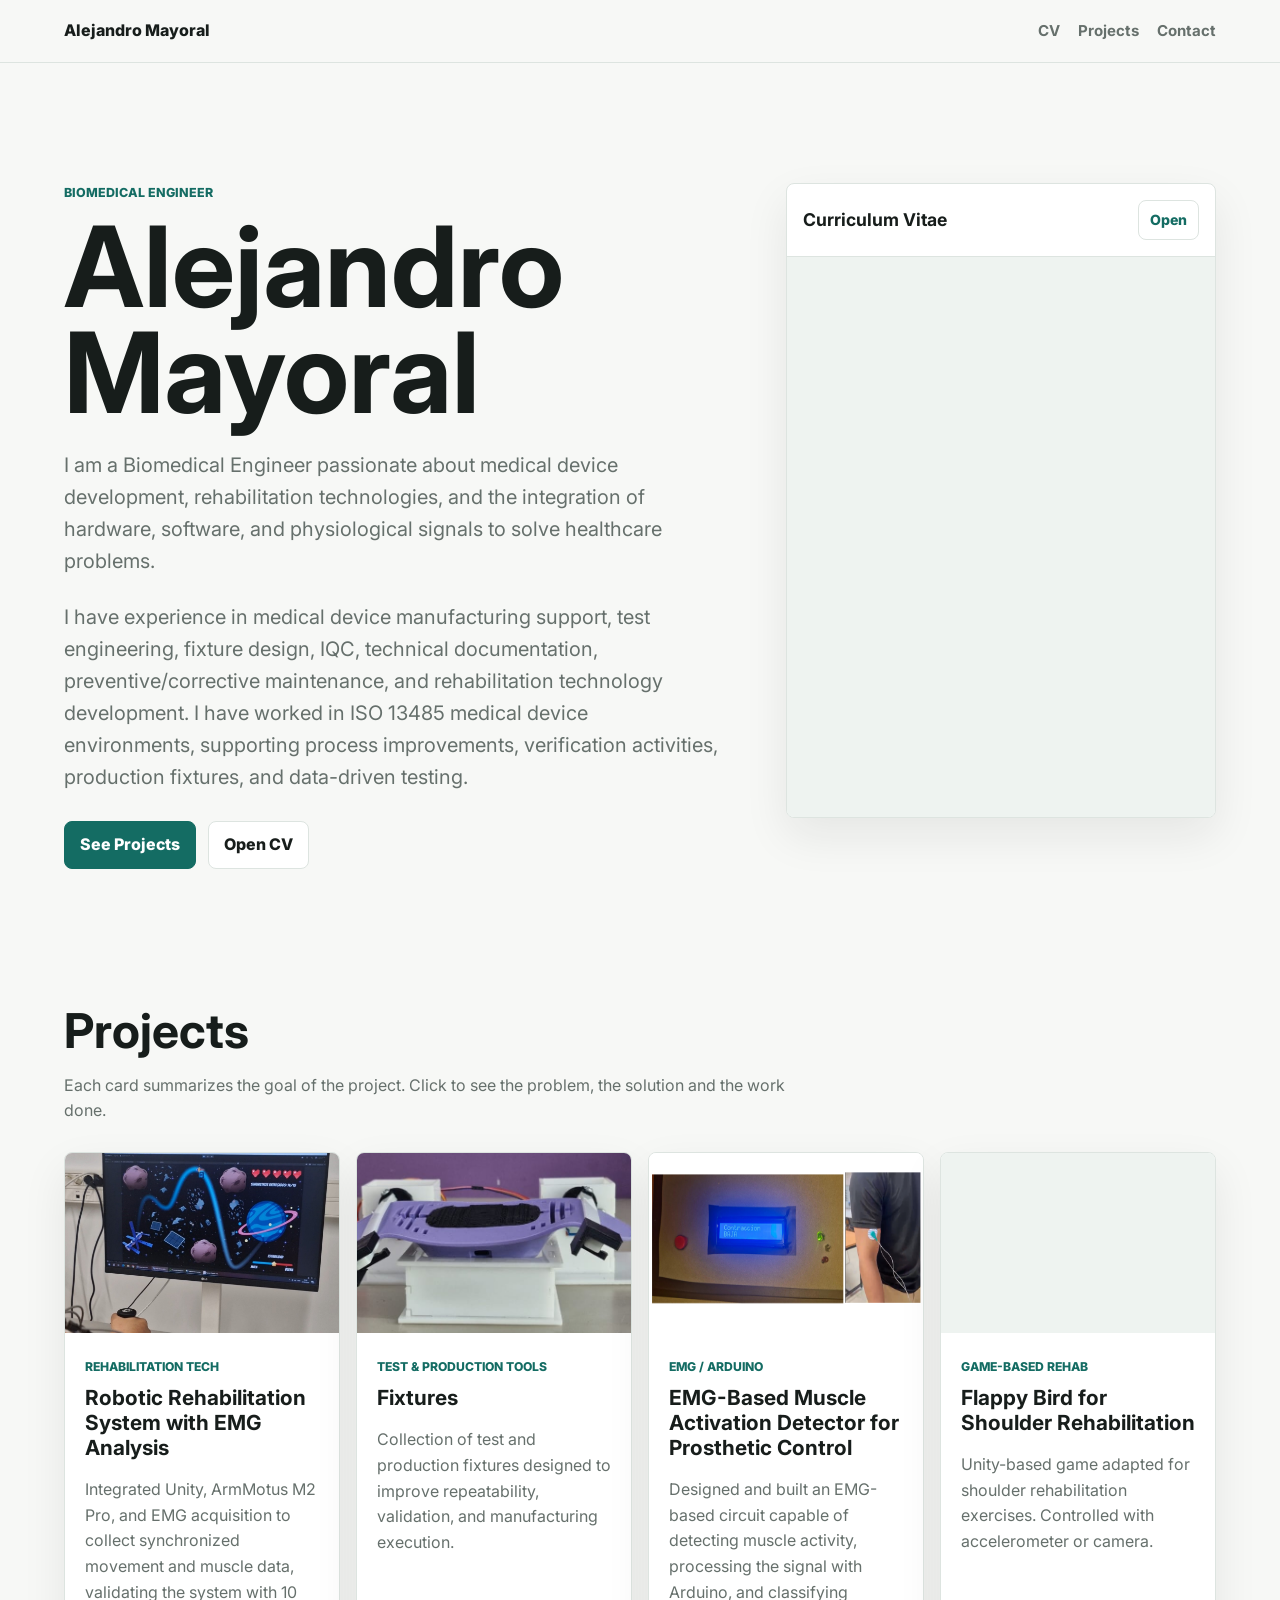
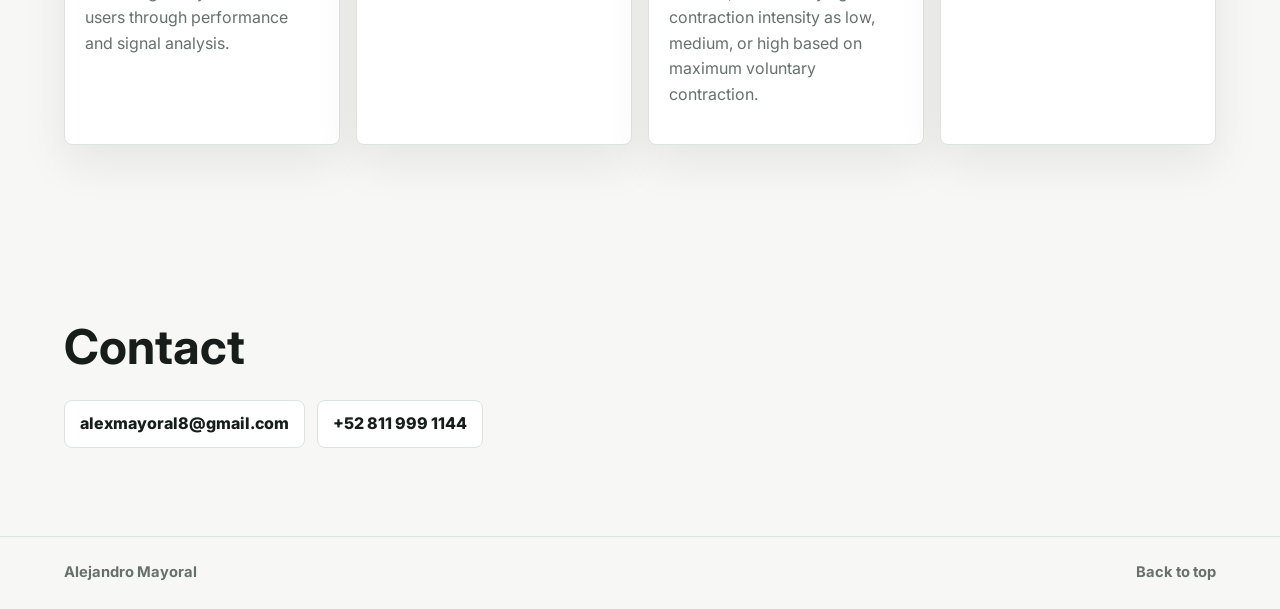
==== index.html @ 783abbab "Update homepage professional summary" ====
<!doctype html>
<html lang="en">
  <head>
    <meta charset="UTF-8" />
    <meta name="viewport" content="width=device-width, initial-scale=1.0" />
    <title>Alejandro Mayoral | Biomedical Engineering Portfolio</title>
    <meta
      name="description"
      content="Portfolio of Alejandro Mayoral, Biomedical Engineer focused on test engineering, fixture design, IQC, manufacturing quality, and medical device development."
    />
    <link rel="preconnect" href="https://fonts.googleapis.com" />
    <link rel="preconnect" href="https://fonts.gstatic.com" crossorigin />
    <link
      href="https://fonts.googleapis.com/css2?family=Inter:wght@400;500;600;700;800&display=swap"
      rel="stylesheet"
    />
    <link rel="stylesheet" href="styles.css" />
  </head>
  <body>
    <header class="topbar">
      <a class="name-link" href="#inicio">Alejandro Mayoral</a>
      <nav aria-label="Main navigation">
        <a href="#inicio">CV</a>
        <a href="#proyectos">Projects</a>
        <a href="#contacto">Contact</a>
      </nav>
    </header>

    <main id="inicio">
      <section class="hero">
        <div class="hero-copy">
          <p class="kicker">Biomedical Engineer</p>
          <h1>Alejandro Mayoral</h1>
          <p class="intro">
            I am a Biomedical Engineer passionate about medical device development, rehabilitation technologies, and the integration of hardware, software, and physiological signals to solve healthcare problems.
          </p>
          <p class="intro">
            I have experience in medical device manufacturing support, test engineering, fixture design, IQC, technical documentation, preventive/corrective maintenance, and rehabilitation technology development. I have worked in ISO 13485 medical device environments, supporting process improvements, verification activities, production fixtures, and data-driven testing.
          </p>
          <div class="hero-actions">
            <a class="button button-primary" href="#proyectos">See Projects</a>
            <a class="button" href="assets/CV-Alejandro-Mayoral.pdf" target="_blank" rel="noreferrer">
              Open CV
            </a>
          </div>
        </div>

        <aside class="hero-cv" aria-labelledby="hero-cv-title">
          <div class="hero-cv-header">
            <div>
              <h2 id="hero-cv-title">Curriculum Vitae</h2>
            </div>
            <a href="assets/CV-Alejandro-Mayoral.pdf" target="_blank" rel="noreferrer">Open</a>
          </div>
          <iframe
            title="CV Alejandro Mayoral"
            src="assets/CV-Alejandro-Mayoral.pdf"
          ></iframe>
        </aside>
      </section>

      <section class="section" id="proyectos" aria-labelledby="projects-title">
        <div class="section-heading">
          <h2 id="projects-title">Projects</h2>
          <p>
            Each card summarizes the goal of the project. Click to see the problem, the
            solution and the work done.
          </p>
        </div>

        <div class="project-grid">
          <a class="project-card" href="rehabilitacion.html">
            <img
              src="assets/ArmMotus/fotoArmMotus.jpeg"
              alt="Arm Motus M2 Pro rehabilitation setup"
            />
            <div>
              <span>Rehabilitation Tech</span>
              <h3>Robotic Rehabilitation System with EMG Analysis</h3>
              <p>Integrated Unity, ArmMotus M2 Pro, and EMG acquisition to collect synchronized movement and muscle data, validating the system with 10 users through performance and signal analysis.</p>
            </div>
          </a>          
          
          <a class="project-card" href="fixtures.html">
            <img
              src="assets/fixtures/fatigue-fixture-front.png"
              alt="Fatigue fixture with device mounted"
            />
            <div>
              <span>Test & Production Tools</span>
              <h3>Fixtures</h3>
              <p>Collection of test and production fixtures designed to improve repeatability, validation, and manufacturing execution.</p>
            </div>
          </a>


          <a class="project-card" href="emg-arduino.html">
            <img
              class="contain-card-media"
              src="assets/EMGcircuit/tarjeta2.png"
              alt="EMG circuit connected to Arduino for muscle activation detection"
            />
            <div>
              <span>EMG / Arduino</span>
              <h3>EMG-Based Muscle Activation Detector for Prosthetic Control</h3>
              <p>Designed and built an EMG-based circuit capable of detecting muscle activity, processing the signal with Arduino, and classifying contraction intensity as low, medium, or high based on maximum voluntary contraction.</p>
            </div>
          </a>

          <a class="project-card" href="flappy-bird.html">
            <video
              class="card-video"
              src="assets/FlappyRehab/flappyRehabCamara.mp4"
              autoplay
              muted
              loop
              playsinline
              aria-label="Preview of the Flappy Bird game controlled with camera tracking"
            ></video>
            <div>
              <span>Game-Based Rehab</span>
              <h3>Flappy Bird for Shoulder Rehabilitation</h3>
              <p>Unity-based game adapted for shoulder rehabilitation exercises. Controlled with accelerometer or camera.</p>
            </div>
          </a>
        </div>
      </section>

      <section class="section contact-section" id="contacto">
        <h2>Contact</h2>
        <div class="contact-links">
          <a href="mailto:alexmayoral8@gmail.com">alexmayoral8@gmail.com</a>
          <a href="tel:+528119991144">+52 811 999 1144</a>
        </div>
      </section>
    </main>

    <footer class="footer">
      <span>Alejandro Mayoral</span>
      <a href="#inicio">Back to top</a>
    </footer>

    <script src="script.js"></script>
  </body>
</html>
---- styles.css ----
:root {
  --bg: #f7f8f6;
  --surface: #ffffff;
  --ink: #171d1b;
  --muted: #66706c;
  --line: #dde4e0;
  --accent: #146c63;
  --accent-dark: #0f514b;
  --soft: #eef3f0;
  --shadow: 0 18px 45px rgba(23, 29, 27, 0.08);
}

* {
  box-sizing: border-box;
}

html {
  scroll-behavior: smooth;
}

body {
  margin: 0;
  color: var(--ink);
  background: var(--bg);
  font-family: "Inter", Arial, sans-serif;
  line-height: 1.6;
}

img,
iframe,
video {
  max-width: 100%;
}

a {
  color: inherit;
  text-decoration: none;
}

.topbar {
  position: sticky;
  top: 0;
  z-index: 10;
  display: flex;
  align-items: center;
  justify-content: space-between;
  gap: 20px;
  padding: 18px clamp(20px, 5vw, 72px);
  border-bottom: 1px solid var(--line);
  background: rgba(247, 248, 246, 0.92);
  backdrop-filter: blur(14px);
}

.name-link {
  font-size: 1rem;
  font-weight: 800;
}

nav {
  display: flex;
  gap: 18px;
  color: var(--muted);
  font-size: 0.94rem;
  font-weight: 700;
}

nav a:hover,
.footer a:hover {
  color: var(--accent);
}

.hero {
  display: grid;
  grid-template-columns: minmax(0, 1fr) minmax(320px, 430px);
  gap: clamp(28px, 5vw, 64px);
  align-items: start;
  max-width: 1360px;
  padding: clamp(64px, 10vw, 120px) clamp(20px, 5vw, 72px) 48px;
}

.hero-copy {
  max-width: 840px;
}

.kicker {
  margin: 0 0 10px;
  color: var(--accent);
  font-size: 0.78rem;
  font-weight: 800;
  letter-spacing: 0;
  text-transform: uppercase;
}

h1,
h2,
h3,
h4,
p {
  overflow-wrap: anywhere;
}

h1 {
  margin: 0;
  font-size: clamp(3rem, 9vw, 7rem);
  line-height: 0.95;
  letter-spacing: 0;
}

h2 {
  margin: 0;
  font-size: clamp(1.8rem, 4vw, 3rem);
  line-height: 1.08;
  letter-spacing: 0;
}

h3 {
  margin: 0 0 10px;
  font-size: 1.3rem;
  line-height: 1.2;
}

h4 {
  margin: 0 0 8px;
  font-size: 1rem;
}

.intro {
  max-width: 760px;
  margin: 24px 0 0;
  color: var(--muted);
  font-size: clamp(1.08rem, 2vw, 1.25rem);
}

.hero-actions,
.contact-links {
  display: flex;
  flex-wrap: wrap;
  gap: 12px;
  margin-top: 28px;
}

.button,
.contact-links a,
.contact-links span {
  display: inline-flex;
  min-height: 44px;
  align-items: center;
  justify-content: center;
  border: 1px solid var(--line);
  border-radius: 8px;
  background: var(--surface);
  padding: 10px 15px;
  font-weight: 800;
}

.button-primary {
  border-color: var(--accent);
  color: white;
  background: var(--accent);
}

.focus-list {
  display: flex;
  flex-wrap: wrap;
  gap: 10px;
  margin: 34px 0 0;
  padding: 0;
  list-style: none;
}

.focus-list li {
  border: 1px solid var(--line);
  border-radius: 8px;
  background: var(--surface);
  padding: 9px 11px;
  color: var(--muted);
  font-size: 0.92rem;
  font-weight: 700;
}

.section {
  padding: clamp(48px, 7vw, 88px) clamp(20px, 5vw, 72px);
}

.section-heading {
  max-width: 760px;
  margin-bottom: 28px;
}

.section-heading p,
.project-card p,
.project-detail p,
.contact-section p {
  color: var(--muted);
}

.cv-section {
  background: var(--surface);
}

.cv-viewer {
  overflow: hidden;
  border: 1px solid var(--line);
  border-radius: 8px;
  background: var(--soft);
  box-shadow: var(--shadow);
}

.cv-viewer iframe {
  display: block;
  width: 100%;
  height: min(78vh, 820px);
  border: 0;
}

.cv-download {
  margin-top: 14px;
}

.hero-cv {
  overflow: hidden;
  border: 1px solid var(--line);
  border-radius: 8px;
  background: var(--surface);
  box-shadow: var(--shadow);
}

.hero-cv-header {
  display: flex;
  align-items: center;
  justify-content: space-between;
  gap: 16px;
  padding: 16px;
  border-bottom: 1px solid var(--line);
}

.hero-cv-header h2 {
  font-size: 1.1rem;
}

.hero-cv-header .kicker {
  margin-bottom: 4px;
}

.hero-cv-header a {
  display: inline-flex;
  min-height: 36px;
  align-items: center;
  justify-content: center;
  border: 1px solid var(--line);
  border-radius: 8px;
  padding: 8px 11px;
  color: var(--accent);
  font-size: 0.88rem;
  font-weight: 800;
}

.hero-cv iframe {
  display: block;
  width: 100%;
  height: 560px;
  border: 0;
  background: var(--soft);
}

.project-grid {
  display: grid;
  grid-template-columns: repeat(4, minmax(0, 1fr));
  gap: 16px;
}

.project-card {
  display: grid;
  grid-template-rows: 180px 1fr;
  min-height: 360px;
  overflow: hidden;
  border: 1px solid var(--line);
  border-radius: 8px;
  background: var(--surface);
  box-shadow: var(--shadow);
  transition:
    transform 180ms ease,
    border-color 180ms ease,
    box-shadow 180ms ease;
}

.project-card:hover {
  border-color: rgba(20, 108, 99, 0.45);
  box-shadow: 0 22px 54px rgba(23, 29, 27, 0.12);
  transform: translateY(-3px);
}

.project-card img,
.project-card video,
.card-visual {
  width: 100%;
  height: 180px;
  object-fit: cover;
  background: var(--soft);
}

.card-video {
  display: block;
}

.project-card img.contain-card-media {
  display: block;
  object-fit: fill;
  padding: 0;
}

.project-card > div:last-child {
  padding: 20px;
}

.project-card span,
.detail-tag {
  display: inline-flex;
  margin-bottom: 10px;
  color: var(--accent);
  font-size: 0.76rem;
  font-weight: 800;
  text-transform: uppercase;
}

.rehab-visual {
  background:
    radial-gradient(circle at 72% 34%, #d8694d 0 12%, transparent 13%),
    linear-gradient(135deg, #dfeee9, #f7f4ec);
}

.emg-visual {
  background:
    linear-gradient(90deg, transparent 0 8%, #146c63 8% 10%, transparent 10% 20%, #d8694d 20% 23%, transparent 23%),
    #f4eee8;
}

.game-visual {
  background:
    radial-gradient(circle at 30% 48%, #d49a2a 0 10%, transparent 11%),
    linear-gradient(#c6e8f3 0 68%, #87bf7a 68%);
}

.details-section {
  background: var(--surface);
}

.fixtures-overview {
  padding-top: 24px;
}

.fixture-type-grid {
  display: grid;
  grid-template-columns: repeat(2, minmax(0, 1fr));
  gap: 16px;
}

.fixture-type-card,
.empty-state {
  border: 1px solid var(--line);
  border-radius: 8px;
  background: var(--surface);
  box-shadow: var(--shadow);
  padding: clamp(20px, 3vw, 28px);
}

.fixture-type-card p,
.empty-state p {
  color: var(--muted);
}

.fixture-project-grid {
  grid-template-columns: repeat(2, minmax(260px, 420px));
}

.project-page-hero {
  max-width: 1040px;
  padding: clamp(52px, 8vw, 92px) clamp(20px, 5vw, 72px) 26px;
}

.project-page-hero h1 {
  max-width: 980px;
  font-size: clamp(2.3rem, 6vw, 5.2rem);
}

.back-link {
  display: inline-flex;
  margin-bottom: 24px;
  color: var(--muted);
  font-size: 0.95rem;
  font-weight: 800;
}

.back-link:hover {
  color: var(--accent);
}

.project-page-grid {
  padding-top: 20px;
}

.project-detail {
  display: grid;
  grid-template-columns: minmax(0, 1fr) minmax(280px, 0.9fr);
  gap: 28px;
  scroll-margin-top: 92px;
  margin-top: 18px;
  padding: clamp(22px, 4vw, 34px);
  border: 1px solid var(--line);
  border-radius: 8px;
  background: #fbfcfb;
}

.project-detail + .project-detail {
  margin-top: 22px;
}

.project-detail.no-gallery {
  grid-template-columns: 1fr;
}

.detail-copy h2 {
  margin-top: 0;
  margin-bottom: 14px;
  font-size: clamp(1.55rem, 3vw, 2.2rem);
}

.detail-copy h2:not(:first-child) {
  margin-top: 28px;
}

.two-col {
  display: grid;
  grid-template-columns: repeat(2, minmax(0, 1fr));
  gap: 16px;
  margin-top: 18px;
}

.two-col > div {
  padding: 16px;
  border: 1px solid var(--line);
  border-radius: 8px;
  background: var(--surface);
}

.two-col p {
  margin: 0;
}

.result-list {
  margin: 20px 0 0;
  padding-left: 20px;
}

.result-list li {
  margin: 8px 0;
}

.skill-list {
  display: flex;
  flex-wrap: wrap;
  gap: 10px;
  margin: 20px 0 0;
  padding: 0;
  list-style: none;
}

.skill-list li {
  border: 1px solid var(--line);
  border-radius: 8px;
  background: var(--surface);
  padding: 9px 11px;
  color: var(--muted);
  font-size: 0.92rem;
  font-weight: 800;
}

.inline-figure {
  margin: 24px 0 0;
}

.inline-figure img {
  display: block;
  width: 100%;
  border: 1px solid var(--line);
  border-radius: 8px;
  background: var(--surface);
  box-shadow: var(--shadow);
}

.inline-figure figcaption {
  margin-top: 10px;
  color: var(--muted);
  font-size: 0.92rem;
  font-weight: 800;
}

.project-link {
  margin-top: 22px;
}

.detail-gallery {
  display: grid;
  grid-template-columns: repeat(2, minmax(0, 1fr));
  gap: 10px;
}

.detail-gallery img {
  width: 100%;
  height: 100%;
  min-height: 180px;
  border-radius: 8px;
  object-fit: cover;
  background: var(--soft);
}

.detail-gallery img:first-child {
  grid-column: 1 / -1;
  min-height: 260px;
}

.figure-gallery {
  display: grid;
  gap: 18px;
}

.figure-gallery figure {
  margin: 0;
}

.figure-gallery img {
  display: block;
  width: 100%;
  height: auto;
  border: 1px solid var(--line);
  border-radius: 8px;
  background: var(--soft);
  box-shadow: var(--shadow);
}

.figure-gallery figcaption {
  margin-top: 10px;
  color: var(--muted);
  font-size: 0.92rem;
  font-weight: 700;
}

.figure-gallery figcaption strong {
  display: block;
  color: var(--ink);
  font-size: 0.94rem;
}

.alignment-gallery {
  max-width: 460px;
  justify-self: center;
}

.tyvek-gallery {
  grid-template-columns: 1fr;
}

.tyvek-gallery img,
.tyvek-gallery img:first-child {
  grid-column: auto;
  width: 100%;
  height: auto;
  min-height: 0;
  border: 1px solid var(--line);
  object-fit: contain;
  box-shadow: var(--shadow);
}

.detail-media {
  align-self: start;
}

.detail-media video {
  display: block;
  width: 100%;
  border: 1px solid var(--line);
  border-radius: 8px;
  background: #000000;
  box-shadow: var(--shadow);
}

.detail-media p {
  margin: 12px 0 0;
  color: var(--muted);
  font-size: 0.95rem;
  font-weight: 700;
}

.compact-video {
  max-width: 320px;
  justify-self: center;
}

.video-stack {
  display: grid;
  gap: 18px;
  max-width: 360px;
  justify-self: center;
}

.video-stack figure {
  margin: 0;
}

.video-stack figcaption {
  margin-top: 10px;
  color: var(--muted);
  font-size: 0.92rem;
  font-weight: 800;
}

.contact-section {
  background: var(--bg);
}

.footer {
  display: flex;
  justify-content: space-between;
  gap: 20px;
  padding: 24px clamp(20px, 5vw, 72px);
  border-top: 1px solid var(--line);
  color: var(--muted);
  font-size: 0.92rem;
  font-weight: 700;
}

@media (max-width: 1100px) {
  .project-grid {
    grid-template-columns: repeat(2, minmax(0, 1fr));
  }
}

@media (max-width: 820px) {
  .topbar,
  nav,
  .footer {
    align-items: flex-start;
    flex-direction: column;
  }

  .project-grid,
  .hero,
  .fixture-type-grid,
  .project-detail,
  .two-col {
    grid-template-columns: 1fr;
  }

  .hero-cv {
    max-width: 560px;
  }

  .cv-viewer iframe {
    height: 620px;
  }
}

@media (max-width: 560px) {
  .topbar {
    position: static;
  }

  nav,
  .hero-actions,
  .button,
  .contact-links,
  .contact-links a,
  .contact-links span {
    width: 100%;
  }

  nav {
    gap: 8px;
  }

  nav a {
    width: 100%;
    padding: 6px 0;
  }

  .project-grid {
    grid-template-columns: 1fr;
  }
}
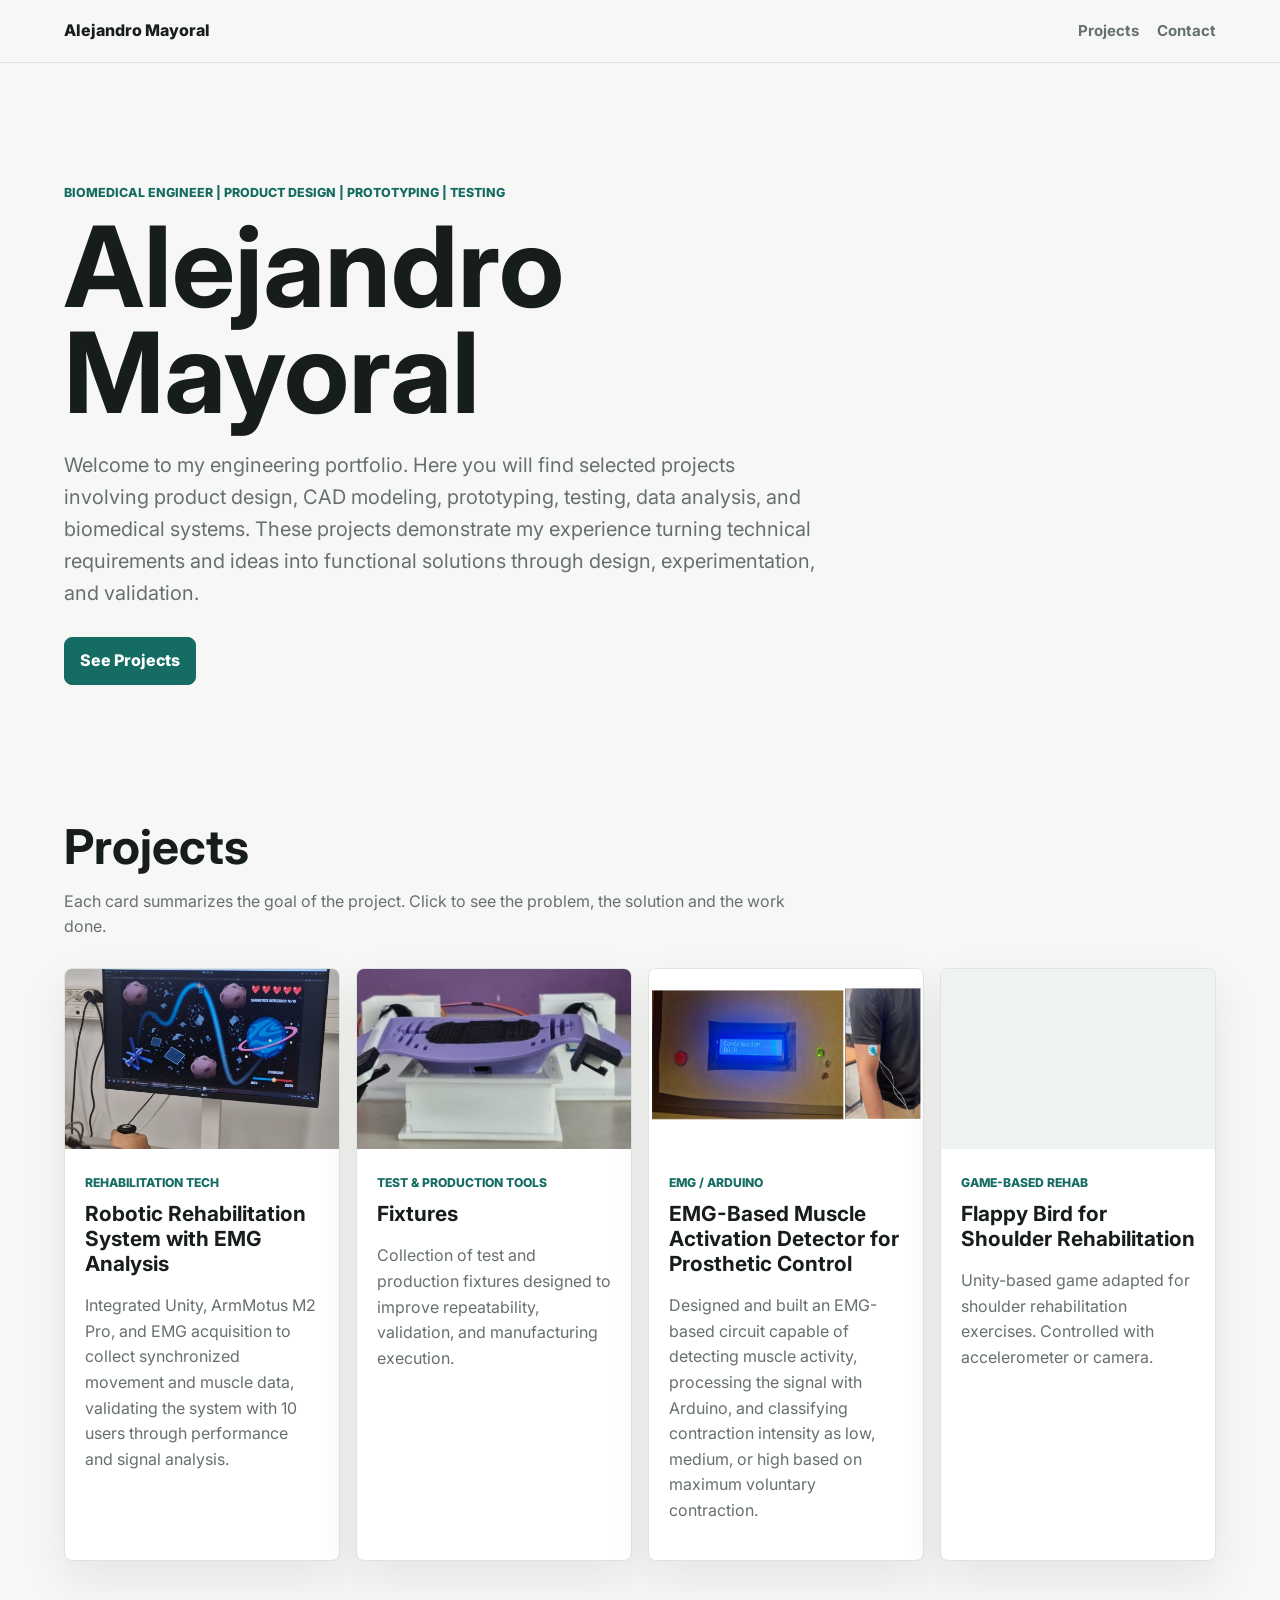
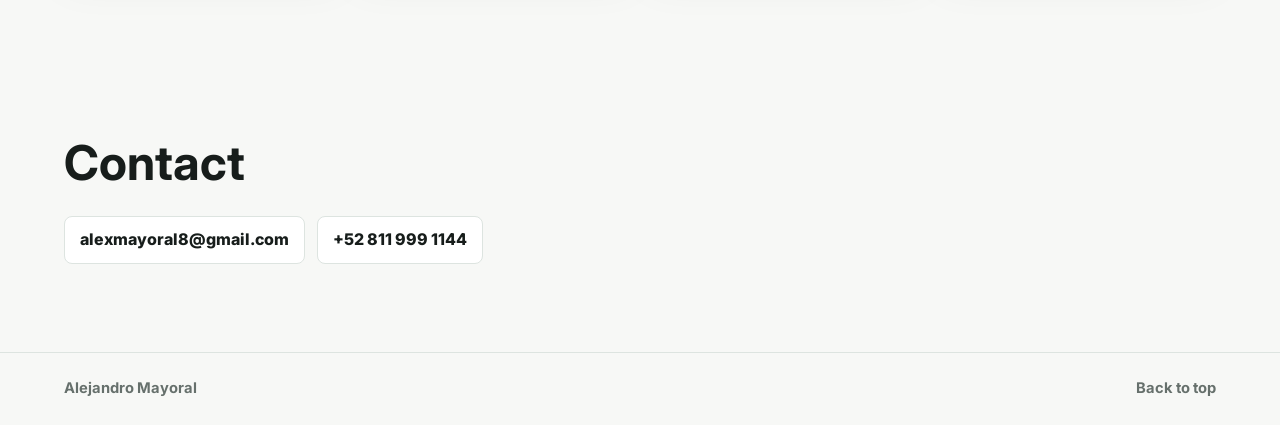
==== commit a5a03c48: "Remove CV from portfolio" ====
--- a/index.html
+++ b/index.html
@@ -20,7 +20,6 @@
     <header class="topbar">
       <a class="name-link" href="#inicio">Alejandro Mayoral</a>
       <nav aria-label="Main navigation">
-        <a href="#inicio">CV</a>
         <a href="#proyectos">Projects</a>
         <a href="#contacto">Contact</a>
       </nav>
@@ -29,34 +28,15 @@
     <main id="inicio">
       <section class="hero">
         <div class="hero-copy">
-          <p class="kicker">Biomedical Engineer</p>
+          <p class="kicker">Biomedical Engineer | Product Design | Prototyping | Testing</p>
           <h1>Alejandro Mayoral</h1>
           <p class="intro">
-            I am a Biomedical Engineer passionate about medical device development, rehabilitation technologies, and the integration of hardware, software, and physiological signals to solve healthcare problems.
-          </p>
-          <p class="intro">
-            I have experience in medical device manufacturing support, test engineering, fixture design, IQC, technical documentation, preventive/corrective maintenance, and rehabilitation technology development. I have worked in ISO 13485 medical device environments, supporting process improvements, verification activities, production fixtures, and data-driven testing.
+            Welcome to my engineering portfolio. Here you will find selected projects involving product design, CAD modeling, prototyping, testing, data analysis, and biomedical systems. These projects demonstrate my experience turning technical requirements and ideas into functional solutions through design, experimentation, and validation.
           </p>
           <div class="hero-actions">
             <a class="button button-primary" href="#proyectos">See Projects</a>
-            <a class="button" href="assets/CV-Alejandro-Mayoral.pdf" target="_blank" rel="noreferrer">
-              Open CV
-            </a>
           </div>
         </div>
-
-        <aside class="hero-cv" aria-labelledby="hero-cv-title">
-          <div class="hero-cv-header">
-            <div>
-              <h2 id="hero-cv-title">Curriculum Vitae</h2>
-            </div>
-            <a href="assets/CV-Alejandro-Mayoral.pdf" target="_blank" rel="noreferrer">Open</a>
-          </div>
-          <iframe
-            title="CV Alejandro Mayoral"
-            src="assets/CV-Alejandro-Mayoral.pdf"
-          ></iframe>
-        </aside>
       </section>
 
       <section class="section" id="proyectos" aria-labelledby="projects-title">
--- a/styles.css
+++ b/styles.css
@@ -70,11 +70,7 @@
 }
 
 .hero {
-  display: grid;
-  grid-template-columns: minmax(0, 1fr) minmax(320px, 430px);
-  gap: clamp(28px, 5vw, 64px);
-  align-items: start;
-  max-width: 1360px;
+  max-width: 1040px;
   padding: clamp(64px, 10vw, 120px) clamp(20px, 5vw, 72px) 48px;
 }
 
@@ -194,75 +190,6 @@
   color: var(--muted);
 }
 
-.cv-section {
-  background: var(--surface);
-}
-
-.cv-viewer {
-  overflow: hidden;
-  border: 1px solid var(--line);
-  border-radius: 8px;
-  background: var(--soft);
-  box-shadow: var(--shadow);
-}
-
-.cv-viewer iframe {
-  display: block;
-  width: 100%;
-  height: min(78vh, 820px);
-  border: 0;
-}
-
-.cv-download {
-  margin-top: 14px;
-}
-
-.hero-cv {
-  overflow: hidden;
-  border: 1px solid var(--line);
-  border-radius: 8px;
-  background: var(--surface);
-  box-shadow: var(--shadow);
-}
-
-.hero-cv-header {
-  display: flex;
-  align-items: center;
-  justify-content: space-between;
-  gap: 16px;
-  padding: 16px;
-  border-bottom: 1px solid var(--line);
-}
-
-.hero-cv-header h2 {
-  font-size: 1.1rem;
-}
-
-.hero-cv-header .kicker {
-  margin-bottom: 4px;
-}
-
-.hero-cv-header a {
-  display: inline-flex;
-  min-height: 36px;
-  align-items: center;
-  justify-content: center;
-  border: 1px solid var(--line);
-  border-radius: 8px;
-  padding: 8px 11px;
-  color: var(--accent);
-  font-size: 0.88rem;
-  font-weight: 800;
-}
-
-.hero-cv iframe {
-  display: block;
-  width: 100%;
-  height: 560px;
-  border: 0;
-  background: var(--soft);
-}
-
 .project-grid {
   display: grid;
   grid-template-columns: repeat(4, minmax(0, 1fr));
@@ -644,19 +571,10 @@
   }
 
   .project-grid,
-  .hero,
   .fixture-type-grid,
   .project-detail,
   .two-col {
     grid-template-columns: 1fr;
-  }
-
-  .hero-cv {
-    max-width: 560px;
-  }
-
-  .cv-viewer iframe {
-    height: 620px;
   }
 }
 
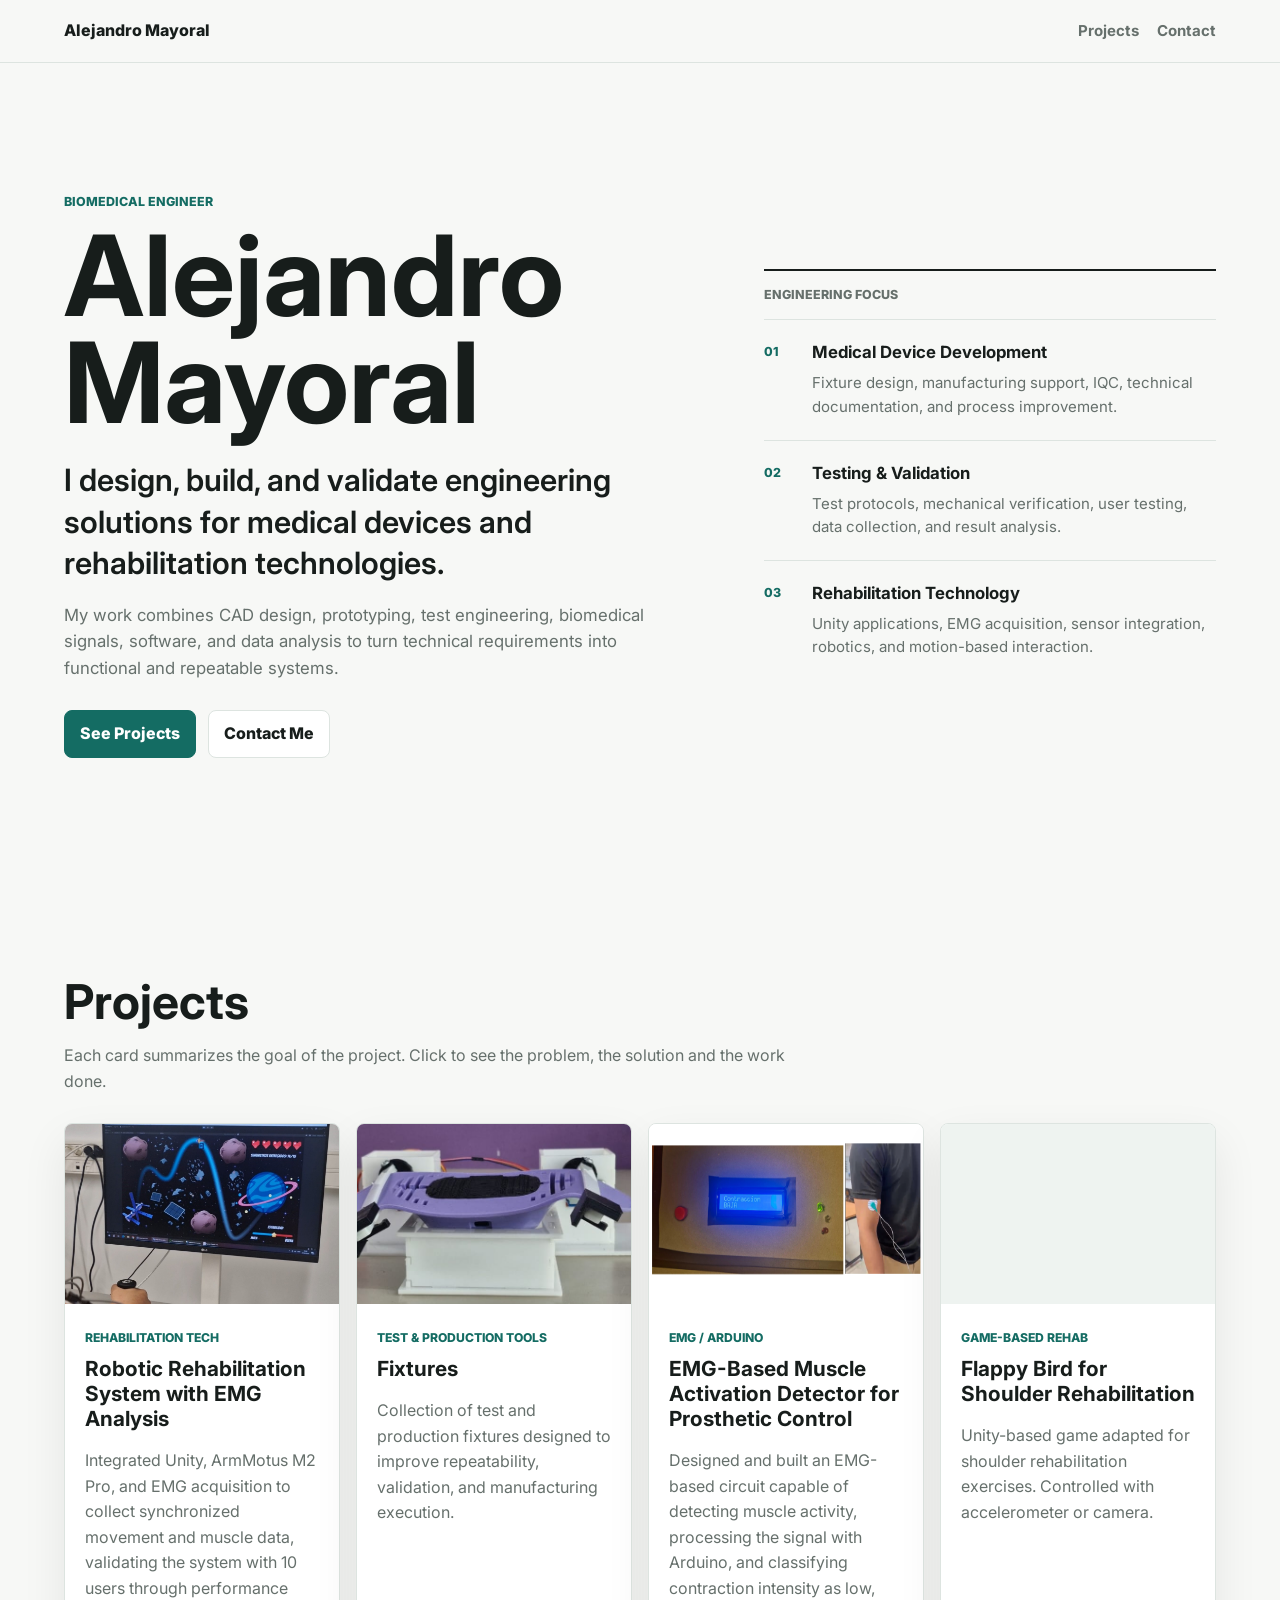
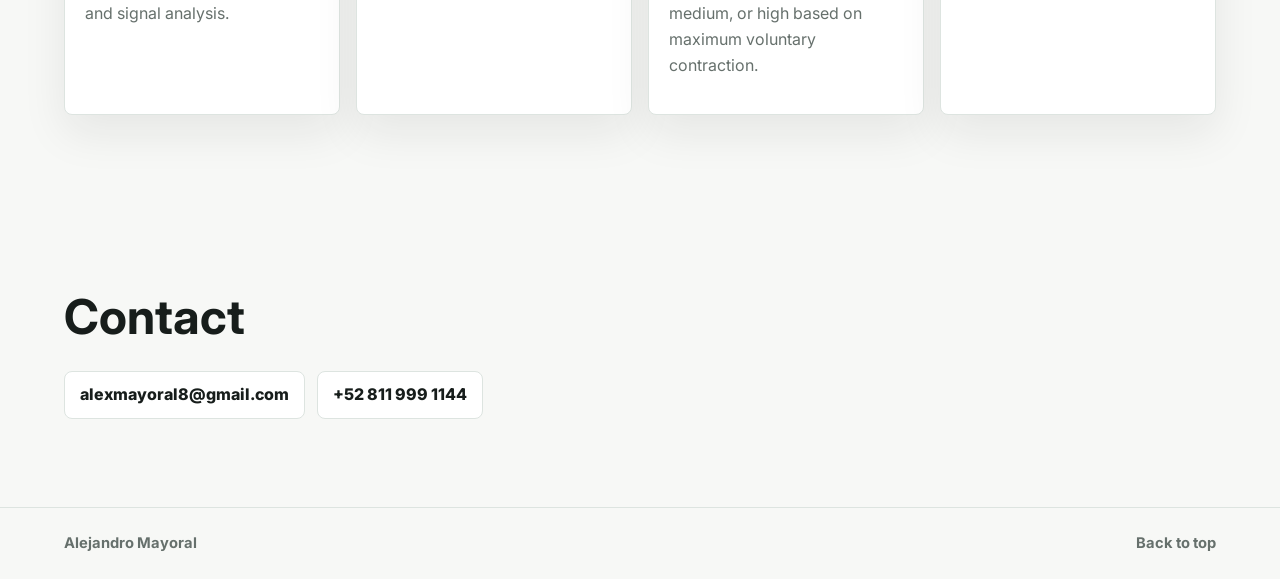
==== commit 6c17bee6: "Redesign portfolio hero section" ====
--- a/index.html
+++ b/index.html
@@ -28,15 +28,47 @@
     <main id="inicio">
       <section class="hero">
         <div class="hero-copy">
-          <p class="kicker">Biomedical Engineer | Product Design | Prototyping | Testing</p>
+          <p class="kicker">Biomedical Engineer</p>
           <h1>Alejandro Mayoral</h1>
-          <p class="intro">
-            Welcome to my engineering portfolio. Here you will find selected projects involving product design, CAD modeling, prototyping, testing, data analysis, and biomedical systems. These projects demonstrate my experience turning technical requirements and ideas into functional solutions through design, experimentation, and validation.
+          <p class="hero-lead">
+            I design, build, and validate engineering solutions for medical devices and
+            rehabilitation technologies.
+          </p>
+          <p class="hero-summary">
+            My work combines CAD design, prototyping, test engineering, biomedical signals,
+            software, and data analysis to turn technical requirements into functional and
+            repeatable systems.
           </p>
           <div class="hero-actions">
             <a class="button button-primary" href="#proyectos">See Projects</a>
+            <a class="button" href="#contacto">Contact Me</a>
           </div>
         </div>
+
+        <aside class="hero-profile" aria-label="Professional focus">
+          <p class="hero-profile-label">Engineering focus</p>
+          <div class="profile-row">
+            <span>01</span>
+            <div>
+              <h2>Medical Device Development</h2>
+              <p>Fixture design, manufacturing support, IQC, technical documentation, and process improvement.</p>
+            </div>
+          </div>
+          <div class="profile-row">
+            <span>02</span>
+            <div>
+              <h2>Testing & Validation</h2>
+              <p>Test protocols, mechanical verification, user testing, data collection, and result analysis.</p>
+            </div>
+          </div>
+          <div class="profile-row">
+            <span>03</span>
+            <div>
+              <h2>Rehabilitation Technology</h2>
+              <p>Unity applications, EMG acquisition, sensor integration, robotics, and motion-based interaction.</p>
+            </div>
+          </div>
+        </aside>
       </section>
 
       <section class="section" id="proyectos" aria-labelledby="projects-title">
--- a/styles.css
+++ b/styles.css
@@ -70,12 +70,17 @@
 }
 
 .hero {
-  max-width: 1040px;
-  padding: clamp(64px, 10vw, 120px) clamp(20px, 5vw, 72px) 48px;
+  display: grid;
+  grid-template-columns: minmax(0, 1.15fr) minmax(340px, 0.85fr);
+  gap: clamp(40px, 7vw, 96px);
+  align-items: center;
+  max-width: 1440px;
+  min-height: calc(100vh - 75px);
+  padding: clamp(64px, 9vw, 112px) clamp(20px, 5vw, 72px);
 }
 
 .hero-copy {
-  max-width: 840px;
+  max-width: 760px;
 }
 
 .kicker {
@@ -120,11 +125,67 @@
   font-size: 1rem;
 }
 
-.intro {
+.intro,
+.hero-lead,
+.hero-summary {
   max-width: 760px;
   margin: 24px 0 0;
   color: var(--muted);
   font-size: clamp(1.08rem, 2vw, 1.25rem);
+}
+
+.hero-lead {
+  max-width: 720px;
+  color: var(--ink);
+  font-size: clamp(1.35rem, 2.4vw, 2rem);
+  font-weight: 600;
+  line-height: 1.35;
+}
+
+.hero-summary {
+  max-width: 680px;
+  margin-top: 18px;
+  font-size: 1.05rem;
+}
+
+.hero-profile {
+  border-top: 2px solid var(--ink);
+}
+
+.hero-profile-label {
+  margin: 0;
+  padding: 14px 0;
+  color: var(--muted);
+  font-size: 0.78rem;
+  font-weight: 800;
+  text-transform: uppercase;
+}
+
+.profile-row {
+  display: grid;
+  grid-template-columns: 34px minmax(0, 1fr);
+  gap: 14px;
+  padding: 22px 0;
+  border-top: 1px solid var(--line);
+}
+
+.profile-row > span {
+  color: var(--accent);
+  font-size: 0.78rem;
+  font-weight: 800;
+}
+
+.profile-row h2 {
+  margin: 0 0 7px;
+  font-size: 1.05rem;
+  line-height: 1.3;
+}
+
+.profile-row p {
+  margin: 0;
+  color: var(--muted);
+  font-size: 0.94rem;
+  line-height: 1.55;
 }
 
 .hero-actions,
@@ -571,10 +632,15 @@
   }
 
   .project-grid,
+  .hero,
   .fixture-type-grid,
   .project-detail,
   .two-col {
     grid-template-columns: 1fr;
+  }
+
+  .hero {
+    min-height: auto;
   }
 }
 
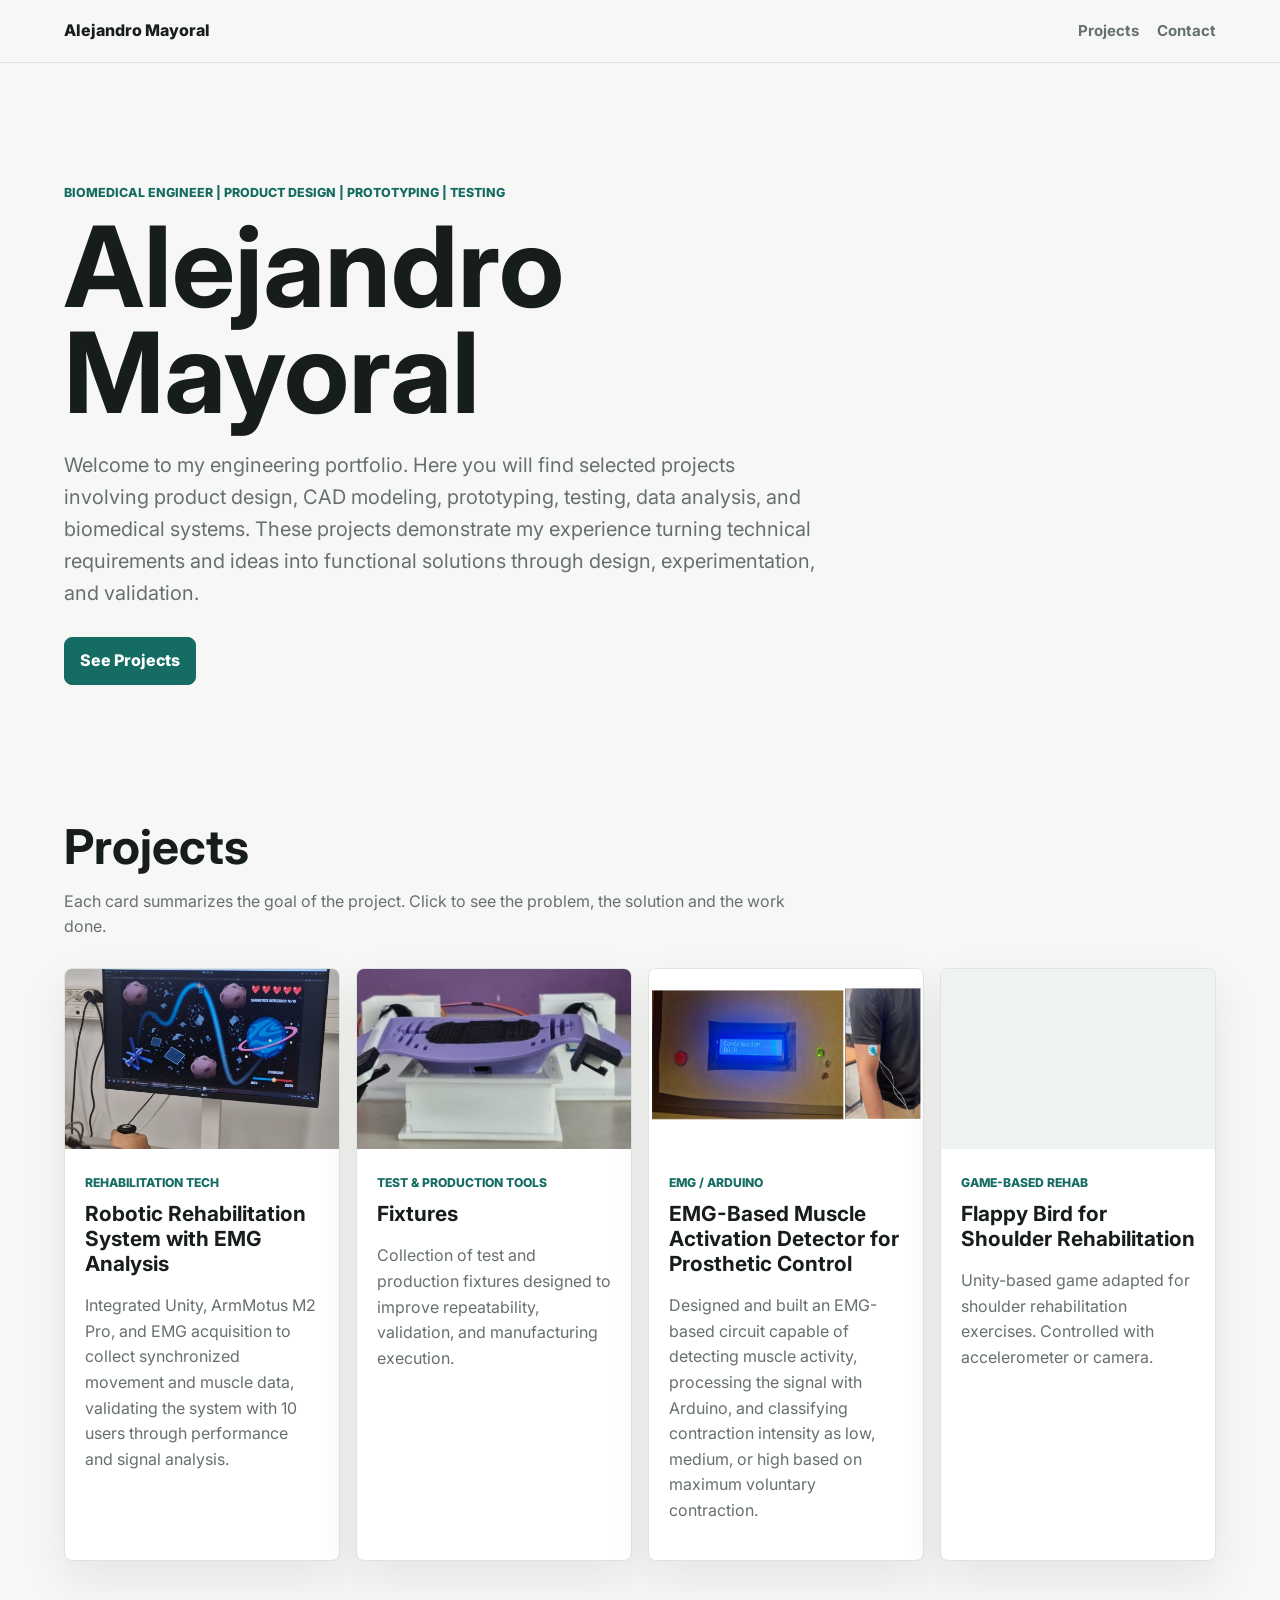
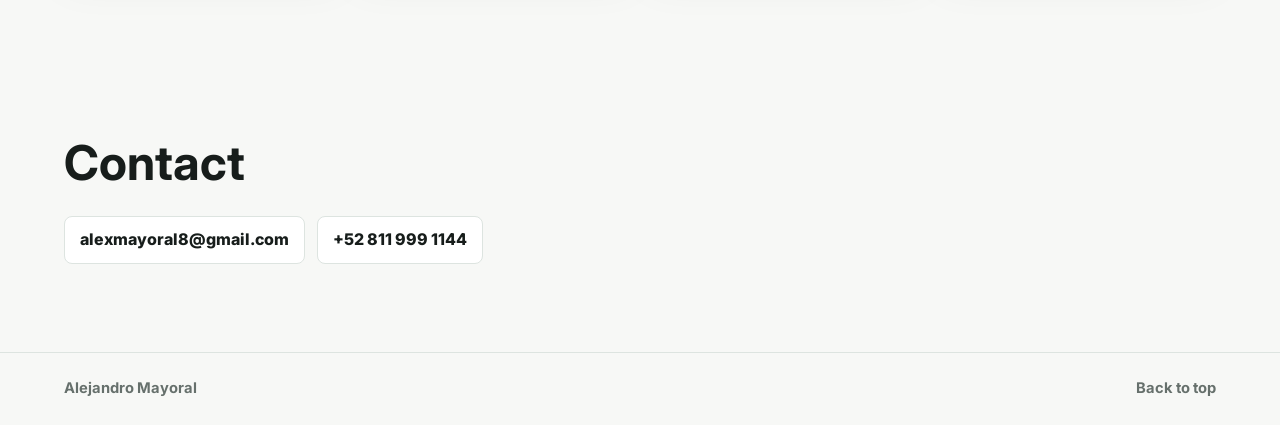
==== commit bc0e995c: "Revert "Redesign portfolio hero section" This reverts commit 6c17bee6b7963b460d465d6afe711ee0bad5e2b" ====
--- a/index.html
+++ b/index.html
@@ -28,47 +28,15 @@
     <main id="inicio">
       <section class="hero">
         <div class="hero-copy">
-          <p class="kicker">Biomedical Engineer</p>
+          <p class="kicker">Biomedical Engineer | Product Design | Prototyping | Testing</p>
           <h1>Alejandro Mayoral</h1>
-          <p class="hero-lead">
-            I design, build, and validate engineering solutions for medical devices and
-            rehabilitation technologies.
-          </p>
-          <p class="hero-summary">
-            My work combines CAD design, prototyping, test engineering, biomedical signals,
-            software, and data analysis to turn technical requirements into functional and
-            repeatable systems.
+          <p class="intro">
+            Welcome to my engineering portfolio. Here you will find selected projects involving product design, CAD modeling, prototyping, testing, data analysis, and biomedical systems. These projects demonstrate my experience turning technical requirements and ideas into functional solutions through design, experimentation, and validation.
           </p>
           <div class="hero-actions">
             <a class="button button-primary" href="#proyectos">See Projects</a>
-            <a class="button" href="#contacto">Contact Me</a>
           </div>
         </div>
-
-        <aside class="hero-profile" aria-label="Professional focus">
-          <p class="hero-profile-label">Engineering focus</p>
-          <div class="profile-row">
-            <span>01</span>
-            <div>
-              <h2>Medical Device Development</h2>
-              <p>Fixture design, manufacturing support, IQC, technical documentation, and process improvement.</p>
-            </div>
-          </div>
-          <div class="profile-row">
-            <span>02</span>
-            <div>
-              <h2>Testing & Validation</h2>
-              <p>Test protocols, mechanical verification, user testing, data collection, and result analysis.</p>
-            </div>
-          </div>
-          <div class="profile-row">
-            <span>03</span>
-            <div>
-              <h2>Rehabilitation Technology</h2>
-              <p>Unity applications, EMG acquisition, sensor integration, robotics, and motion-based interaction.</p>
-            </div>
-          </div>
-        </aside>
       </section>
 
       <section class="section" id="proyectos" aria-labelledby="projects-title">
--- a/styles.css
+++ b/styles.css
@@ -70,17 +70,12 @@
 }
 
 .hero {
-  display: grid;
-  grid-template-columns: minmax(0, 1.15fr) minmax(340px, 0.85fr);
-  gap: clamp(40px, 7vw, 96px);
-  align-items: center;
-  max-width: 1440px;
-  min-height: calc(100vh - 75px);
-  padding: clamp(64px, 9vw, 112px) clamp(20px, 5vw, 72px);
+  max-width: 1040px;
+  padding: clamp(64px, 10vw, 120px) clamp(20px, 5vw, 72px) 48px;
 }
 
 .hero-copy {
-  max-width: 760px;
+  max-width: 840px;
 }
 
 .kicker {
@@ -125,67 +120,11 @@
   font-size: 1rem;
 }
 
-.intro,
-.hero-lead,
-.hero-summary {
+.intro {
   max-width: 760px;
   margin: 24px 0 0;
   color: var(--muted);
   font-size: clamp(1.08rem, 2vw, 1.25rem);
-}
-
-.hero-lead {
-  max-width: 720px;
-  color: var(--ink);
-  font-size: clamp(1.35rem, 2.4vw, 2rem);
-  font-weight: 600;
-  line-height: 1.35;
-}
-
-.hero-summary {
-  max-width: 680px;
-  margin-top: 18px;
-  font-size: 1.05rem;
-}
-
-.hero-profile {
-  border-top: 2px solid var(--ink);
-}
-
-.hero-profile-label {
-  margin: 0;
-  padding: 14px 0;
-  color: var(--muted);
-  font-size: 0.78rem;
-  font-weight: 800;
-  text-transform: uppercase;
-}
-
-.profile-row {
-  display: grid;
-  grid-template-columns: 34px minmax(0, 1fr);
-  gap: 14px;
-  padding: 22px 0;
-  border-top: 1px solid var(--line);
-}
-
-.profile-row > span {
-  color: var(--accent);
-  font-size: 0.78rem;
-  font-weight: 800;
-}
-
-.profile-row h2 {
-  margin: 0 0 7px;
-  font-size: 1.05rem;
-  line-height: 1.3;
-}
-
-.profile-row p {
-  margin: 0;
-  color: var(--muted);
-  font-size: 0.94rem;
-  line-height: 1.55;
 }
 
 .hero-actions,
@@ -632,15 +571,10 @@
   }
 
   .project-grid,
-  .hero,
   .fixture-type-grid,
   .project-detail,
   .two-col {
     grid-template-columns: 1fr;
-  }
-
-  .hero {
-    min-height: auto;
   }
 }
 
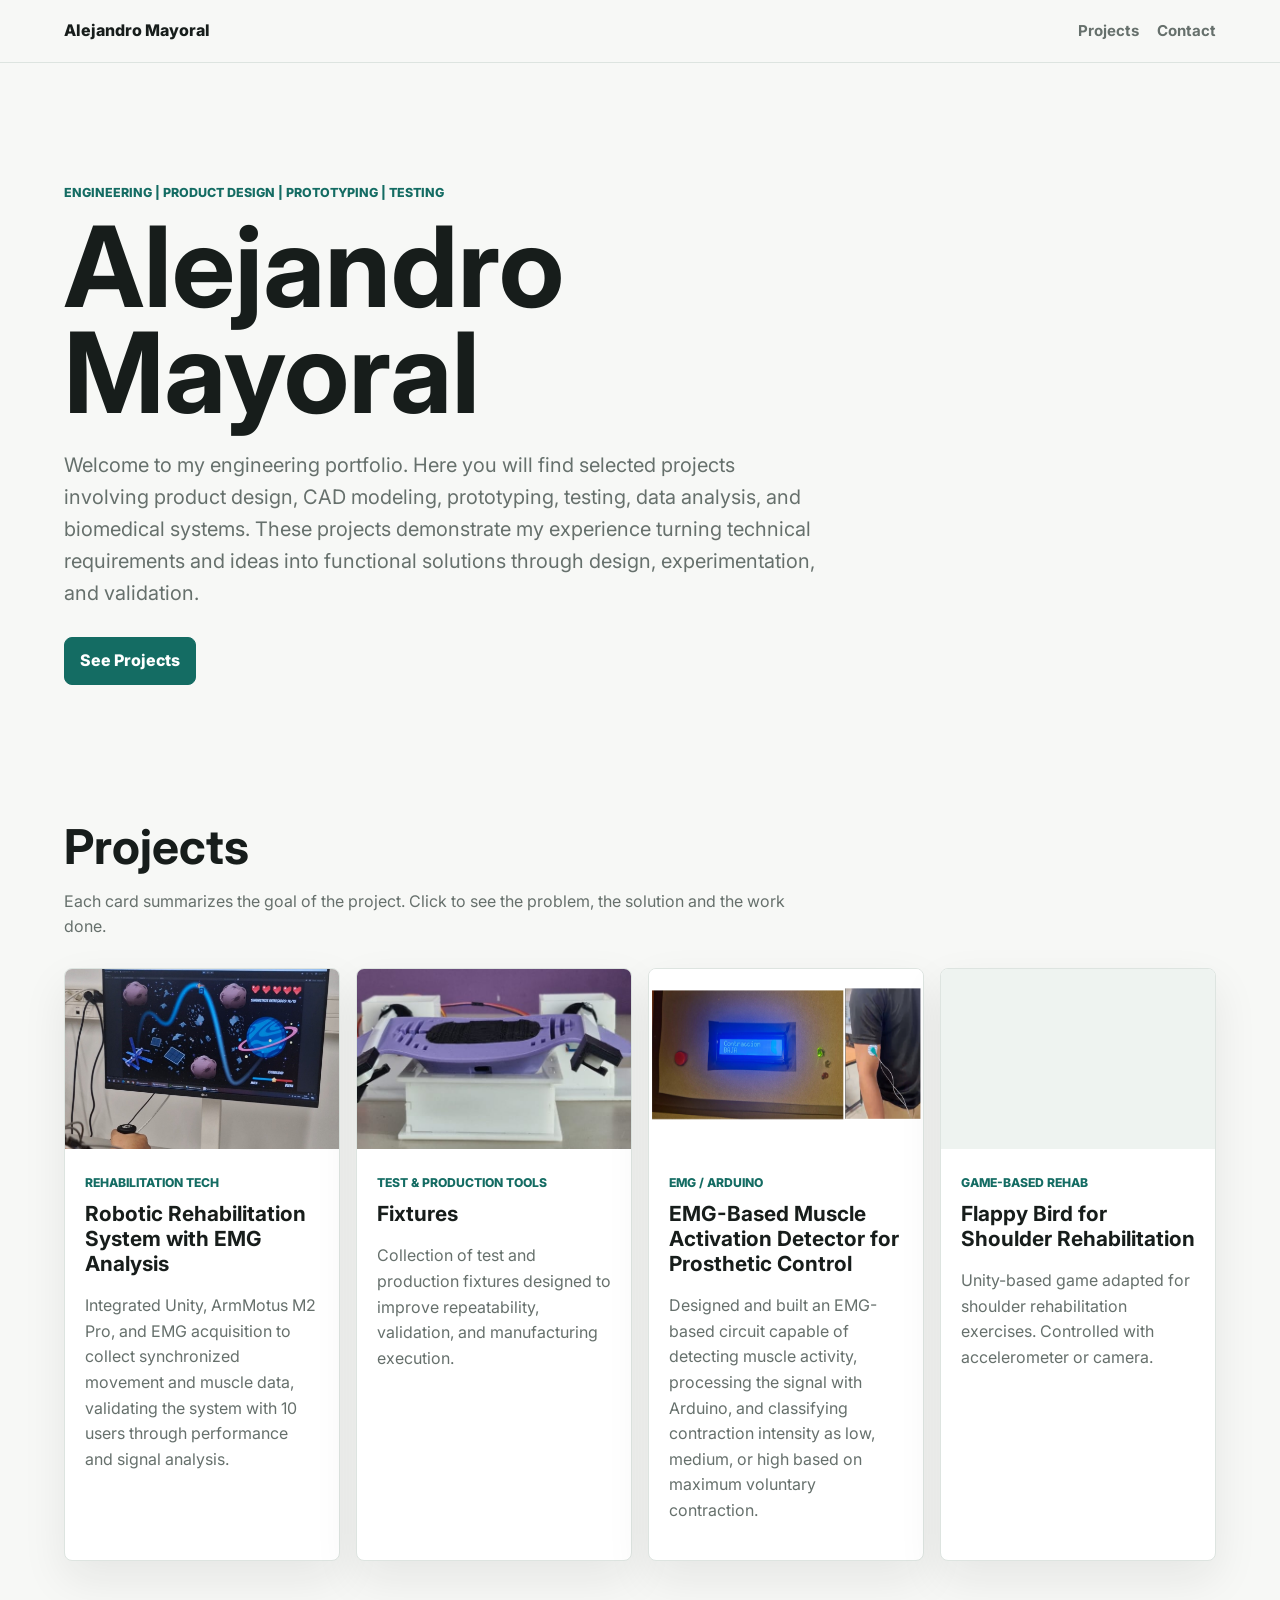
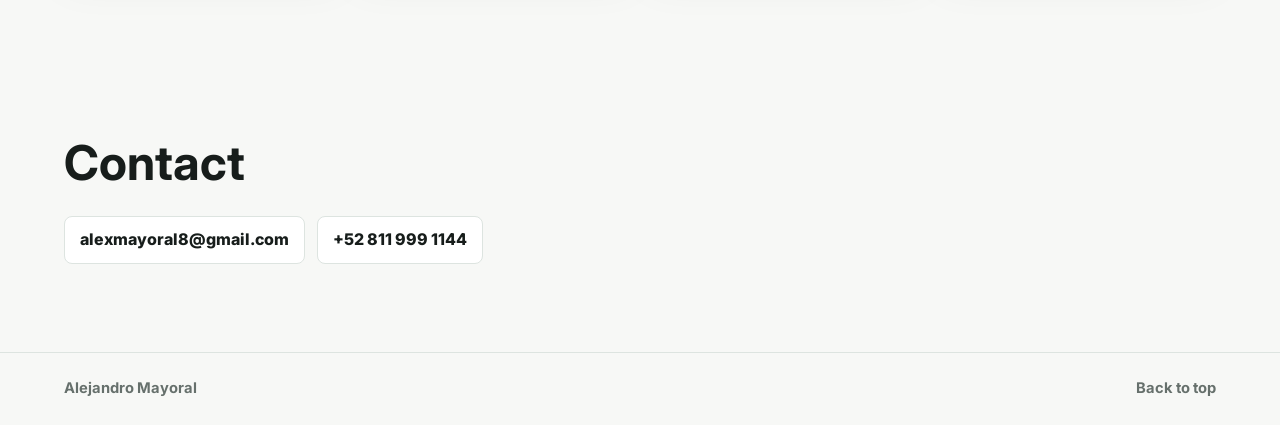
==== commit 046e3b5e: "Broaden portfolio engineering focus" ====
--- a/index.html
+++ b/index.html
@@ -3,10 +3,10 @@
   <head>
     <meta charset="UTF-8" />
     <meta name="viewport" content="width=device-width, initial-scale=1.0" />
-    <title>Alejandro Mayoral | Biomedical Engineering Portfolio</title>
+    <title>Alejandro Mayoral | Engineering Portfolio</title>
     <meta
       name="description"
-      content="Portfolio of Alejandro Mayoral, Biomedical Engineer focused on test engineering, fixture design, IQC, manufacturing quality, and medical device development."
+      content="Engineering portfolio of Alejandro Mayoral featuring product design, CAD modeling, prototyping, testing, manufacturing support, data analysis, and biomedical systems."
     />
     <link rel="preconnect" href="https://fonts.googleapis.com" />
     <link rel="preconnect" href="https://fonts.gstatic.com" crossorigin />
@@ -28,7 +28,7 @@
     <main id="inicio">
       <section class="hero">
         <div class="hero-copy">
-          <p class="kicker">Biomedical Engineer | Product Design | Prototyping | Testing</p>
+          <p class="kicker">Engineering | Product Design | Prototyping | Testing</p>
           <h1>Alejandro Mayoral</h1>
           <p class="intro">
             Welcome to my engineering portfolio. Here you will find selected projects involving product design, CAD modeling, prototyping, testing, data analysis, and biomedical systems. These projects demonstrate my experience turning technical requirements and ideas into functional solutions through design, experimentation, and validation.
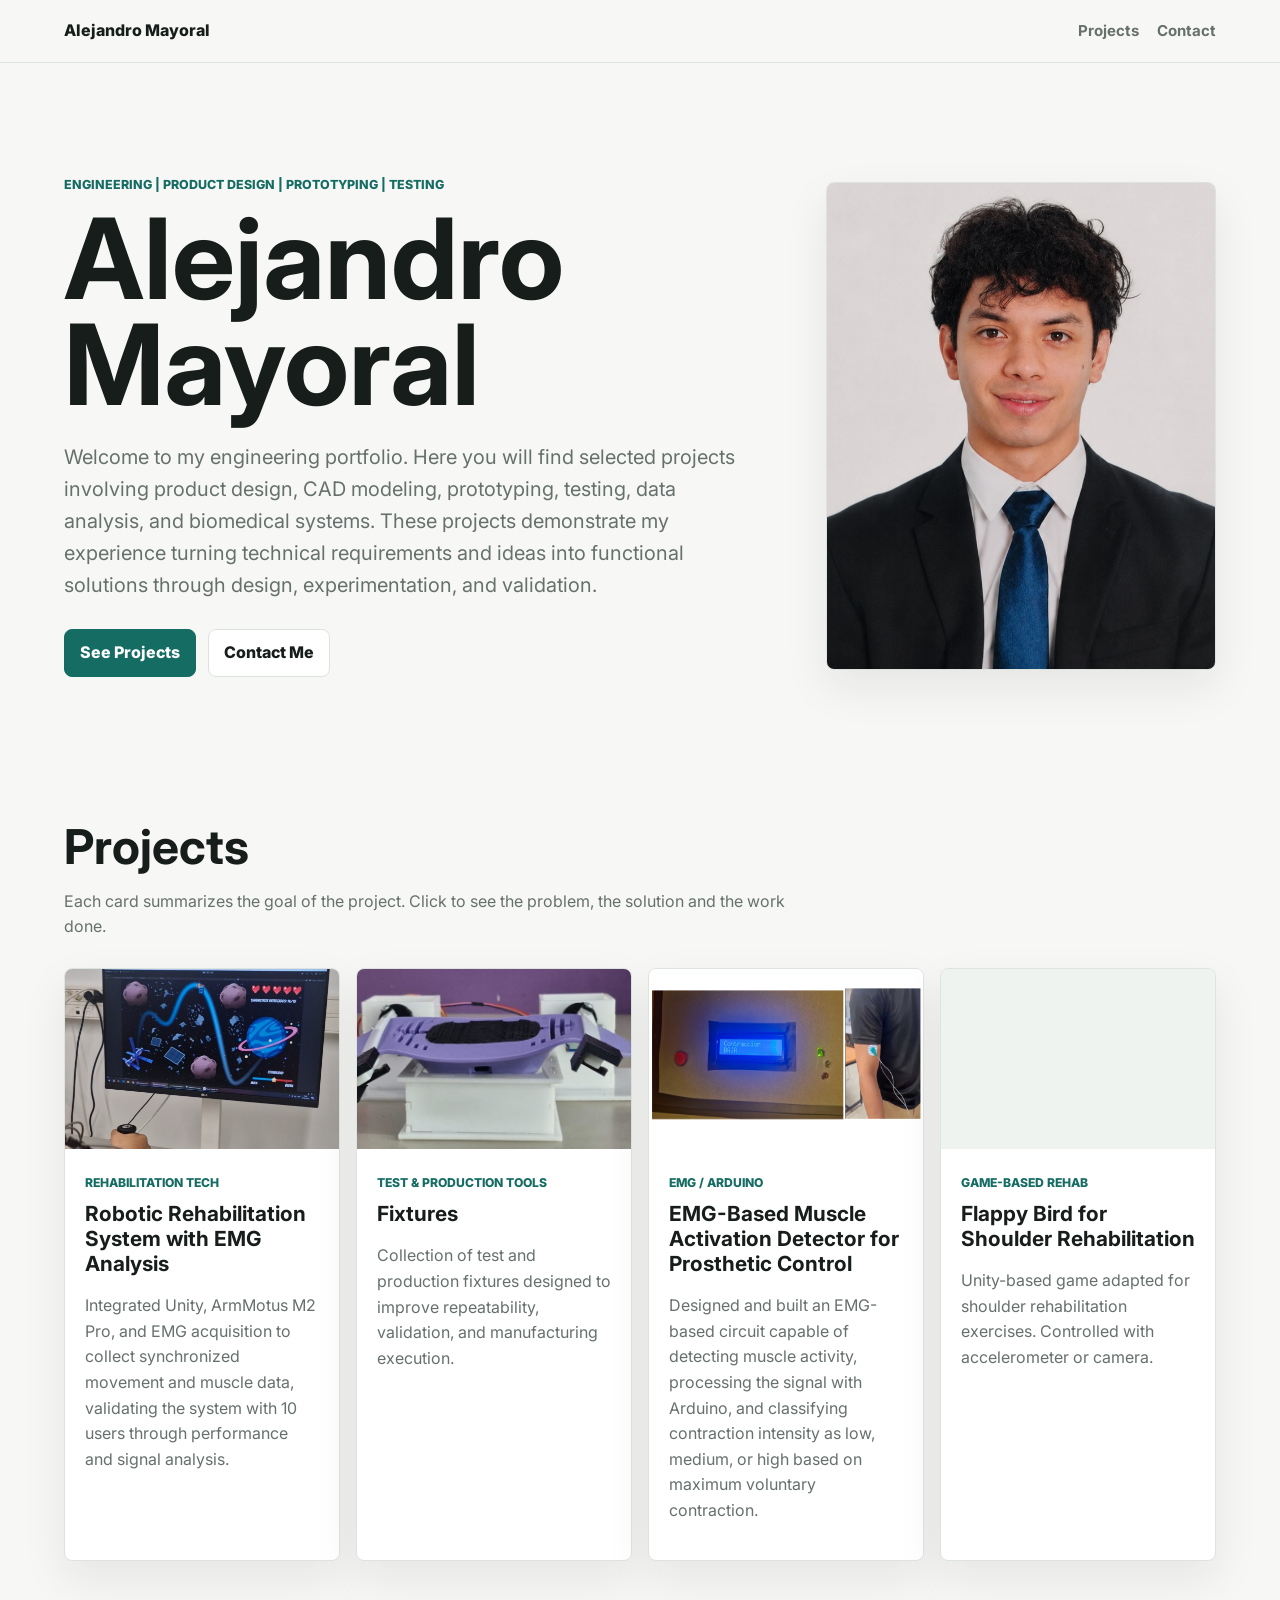
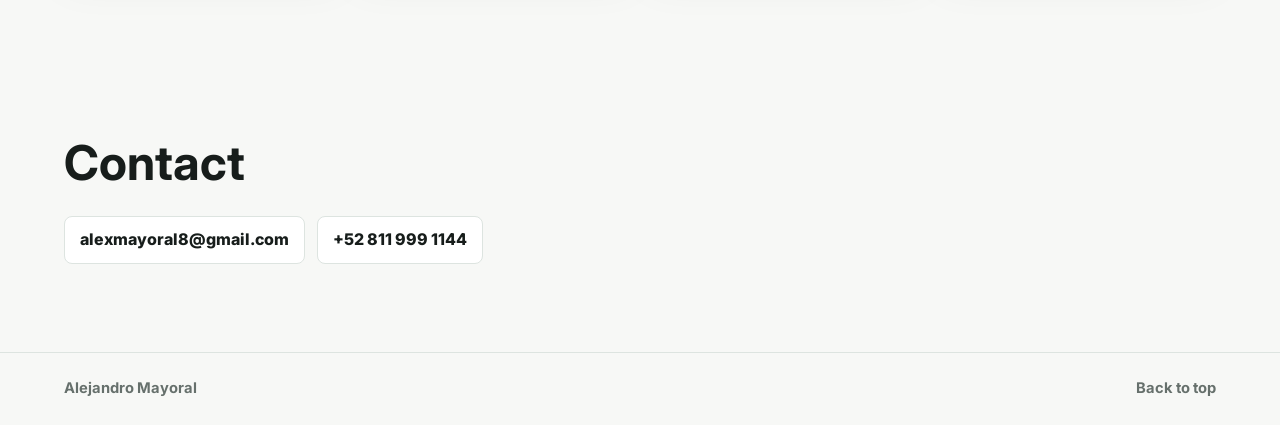
==== commit 155cbab0: "Add portrait and contact action to homepage" ====
--- a/index.html
+++ b/index.html
@@ -35,8 +35,15 @@
           </p>
           <div class="hero-actions">
             <a class="button button-primary" href="#proyectos">See Projects</a>
+            <a class="button" href="#contacto">Contact Me</a>
           </div>
         </div>
+        <figure class="hero-portrait">
+          <img
+            src="assets/Alejandro.png"
+            alt="Professional portrait of Alejandro Mayoral"
+          />
+        </figure>
       </section>
 
       <section class="section" id="proyectos" aria-labelledby="projects-title">
--- a/styles.css
+++ b/styles.css
@@ -70,12 +70,34 @@
 }
 
 .hero {
-  max-width: 1040px;
-  padding: clamp(64px, 10vw, 120px) clamp(20px, 5vw, 72px) 48px;
+  display: grid;
+  grid-template-columns: minmax(0, 1.25fr) minmax(280px, 390px);
+  gap: clamp(32px, 6vw, 80px);
+  align-items: center;
+  max-width: 1320px;
+  padding: clamp(64px, 9vw, 112px) clamp(20px, 5vw, 72px) 56px;
 }
 
 .hero-copy {
   max-width: 840px;
+}
+
+.hero-portrait {
+  width: 100%;
+  max-width: 390px;
+  margin: 0;
+  justify-self: end;
+}
+
+.hero-portrait img {
+  display: block;
+  width: 100%;
+  aspect-ratio: 4 / 5;
+  border: 1px solid var(--line);
+  border-radius: 8px;
+  object-fit: cover;
+  object-position: center top;
+  box-shadow: var(--shadow);
 }
 
 .kicker {
@@ -571,10 +593,16 @@
   }
 
   .project-grid,
+  .hero,
   .fixture-type-grid,
   .project-detail,
   .two-col {
     grid-template-columns: 1fr;
+  }
+
+  .hero-portrait {
+    max-width: 360px;
+    justify-self: start;
   }
 }
 
